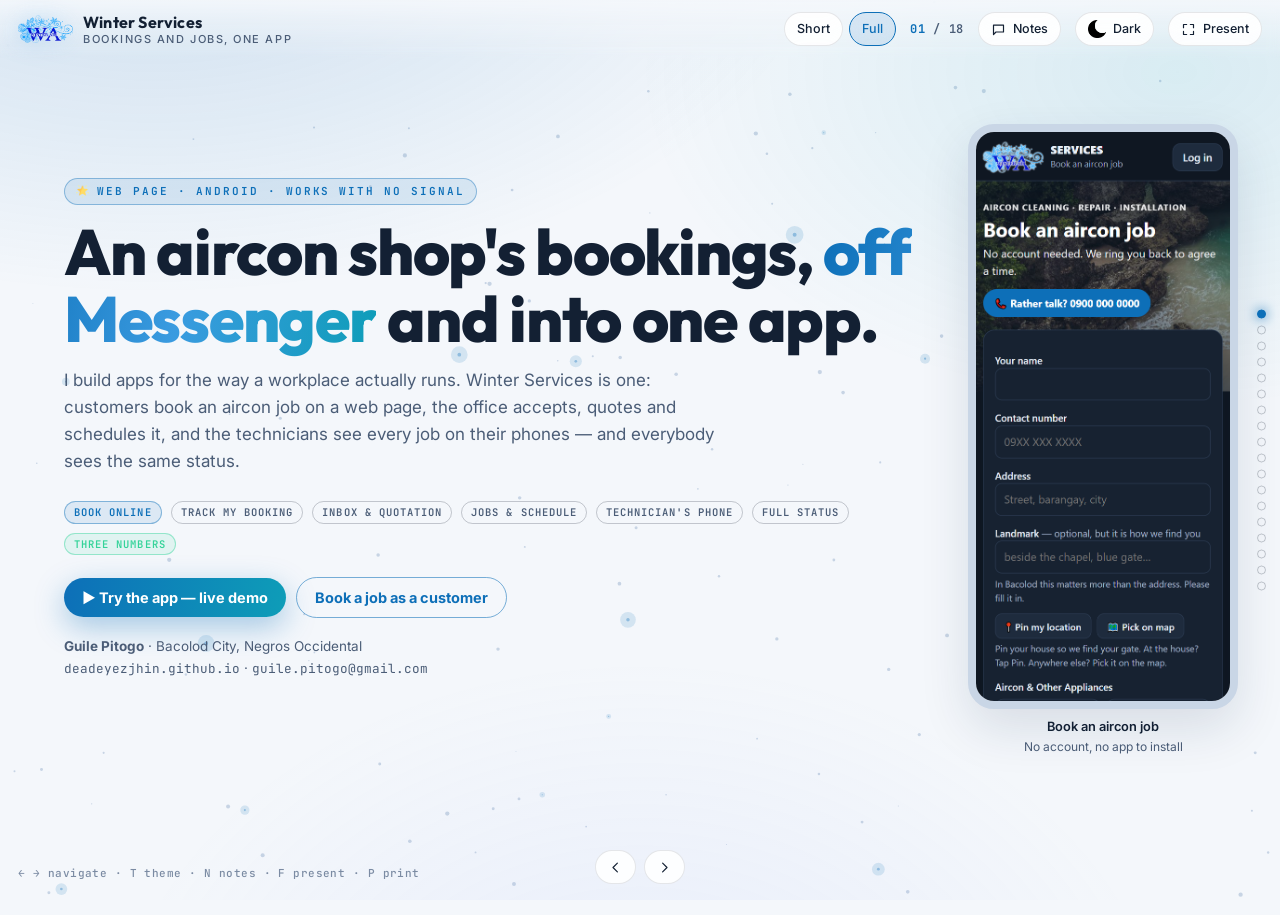
==== presentation.html @ edb5d3c6 "Winter Services presentation: 18 slides, a Short set of 10, and a live demo The demo is the real app" ====
<!DOCTYPE html>
<html lang="en" data-theme="dark">
<head>
<meta charset="utf-8">
<meta name="viewport" content="width=device-width, initial-scale=1">
<title>Winter Services — bookings off Messenger, jobs on one app</title>
<meta name="description" content="Winter Services: a booking page and a job app for an aircon service shop in Bacolod City — customers book and track online, the office accepts, quotes and schedules, technicians see every job and mark it done, with a full status trail and three numbers the owner can run the shop by. Portfolio presentation and live demo by Guile Pitogo.">

<link rel="preconnect" href="https://fonts.googleapis.com">
<link rel="preconnect" href="https://fonts.gstatic.com" crossorigin>
<link href="https://fonts.googleapis.com/css2?family=Inter:wght@300;400;500;600;700;800&family=Outfit:wght@500;600;700;800&family=JetBrains+Mono:wght@400;600&display=swap" rel="stylesheet">
<style>
/* ============================================================
   Winter Services deck
   The SukiRun deck's layout and chrome, recoloured for the shop:
   ice blue on a winter-night background, snow instead of stars.
   ============================================================ */
:root{
  --accent:#5AA9E6;          /* the app's --primary in its dark theme */
  --accent-2:#8FE3F2;        /* ice */
  --good:#34D399;
  --bad:#F87171;
  --warn:#FBBF24;
  --violet:#8FA8FF;
  --radius:16px;
  --mono:'JetBrains Mono',ui-monospace,SFMono-Regular,Menlo,Consolas,monospace;
  --sans:'Inter',system-ui,-apple-system,'Segoe UI',Roboto,sans-serif;
  --display:'Outfit','Inter',system-ui,sans-serif;
  --try-ink:#061626;
}
:root[data-theme="dark"]{
  --bg:#050b14;
  --bg-2:#0a1422;
  --panel:rgba(16,28,44,.74);
  --panel-solid:#101c2c;
  --panel-2:rgba(255,255,255,.04);
  --stroke:rgba(255,255,255,.10);
  --stroke-strong:rgba(255,255,255,.20);
  --text:#EAF1FA;
  --muted:#9DB0C8;
  --dim:#62758F;
  --node:#0F1722;
  --node-line:#27384F;
  --star:#E6F2FF;
  --shadow:0 24px 60px rgba(0,0,0,.55);
  --glow:0 0 0 1px rgba(90,169,230,.28), 0 12px 40px rgba(90,169,230,.12);
}
:root[data-theme="light"]{
  --bg:#F4F7FB;
  --bg-2:#EAF1F8;
  --panel:rgba(255,255,255,.88);
  --panel-solid:#ffffff;
  --panel-2:rgba(15,23,42,.03);
  --stroke:rgba(15,23,42,.10);
  --stroke-strong:rgba(15,23,42,.22);
  --text:#132033;
  --muted:#4B5D77;
  --dim:#7B8BA3;
  --node:#FFFFFF;
  --node-line:#C9D6E6;
  --star:#6F8FB8;
  --shadow:0 20px 50px rgba(20,40,70,.12);
  --glow:0 0 0 1px rgba(13,111,184,.22), 0 12px 36px rgba(13,111,184,.10);
  --accent:#0D6FB8;          /* the app's --primary in its light theme, exactly */
  --accent-2:#0E9DB8;
  --try-ink:#ffffff;
}
*{box-sizing:border-box}
html,body{height:100%}
body{
  margin:0;background:var(--bg);color:var(--text);font-family:var(--sans);
  overflow:hidden;-webkit-font-smoothing:antialiased;
  transition:background .35s ease,color .35s ease;
}
#stars{position:fixed;inset:0;z-index:0;pointer-events:none}
.bg-wash{
  position:fixed;inset:0;z-index:0;pointer-events:none;
  background:
    radial-gradient(1100px 620px at 12% -10%, color-mix(in srgb,var(--accent) 18%, transparent), transparent 62%),
    radial-gradient(900px 560px at 92% 8%, color-mix(in srgb,var(--accent-2) 12%, transparent), transparent 60%),
    radial-gradient(900px 700px at 50% 120%, color-mix(in srgb,var(--violet) 12%, transparent), transparent 60%);
}

/* ============================================================
   CHROME
   ============================================================ */
.topbar{
  position:fixed;top:0;left:0;right:0;height:58px;z-index:40;
  display:flex;align-items:center;gap:14px;padding:0 18px;
  background:linear-gradient(to bottom,color-mix(in srgb,var(--bg) 92%,transparent),transparent);
  backdrop-filter:blur(6px);
}
.brand{display:flex;align-items:center;gap:10px;font-weight:700;letter-spacing:.2px;font-family:var(--display)}
.brand img{height:28px;width:auto;filter:drop-shadow(0 0 12px rgba(90,169,230,.45))}
.brand small{display:block;font:500 11px var(--sans);color:var(--muted);letter-spacing:.14em;text-transform:uppercase}
.spacer{flex:1}
.btn{
  display:inline-flex;align-items:center;gap:7px;height:34px;padding:0 12px;
  border:1px solid var(--stroke);border-radius:999px;background:var(--panel);
  color:var(--text);font:500 12.5px/1 var(--sans);cursor:pointer;
  backdrop-filter:blur(10px);transition:.18s;white-space:nowrap;
}
.btn:hover{border-color:var(--accent);color:var(--accent);transform:translateY(-1px)}
.btn svg{width:15px;height:15px;fill:none;stroke:currentColor;stroke-width:1.9;stroke-linecap:round;stroke-linejoin:round}
.btn.on{border-color:var(--accent);color:var(--accent);background:color-mix(in srgb,var(--accent) 12%,transparent)}
.counter{font:600 12px/1 var(--mono);color:var(--muted);letter-spacing:.06em}
.counter b{color:var(--accent)}
.deckswitch{display:flex;gap:6px;align-items:center}

.progress{position:fixed;top:0;left:0;height:2px;background:linear-gradient(90deg,var(--accent),var(--accent-2));z-index:60;width:0;transition:width .35s cubic-bezier(.2,.9,.2,1)}

.rail{position:fixed;right:14px;top:50%;transform:translateY(-50%);z-index:40;display:flex;flex-direction:column;gap:7px}
.rail button{
  width:9px;height:9px;border-radius:50%;border:1px solid var(--stroke-strong);
  background:transparent;cursor:pointer;padding:0;transition:.2s;position:relative;
}
.rail button:hover{border-color:var(--accent);transform:scale(1.35)}
.rail button.on{background:var(--accent);border-color:var(--accent);box-shadow:0 0 12px var(--accent)}
.rail button::after{
  content:attr(data-t);position:absolute;right:18px;top:50%;transform:translateY(-50%) translateX(6px);
  background:var(--panel-solid);border:1px solid var(--stroke);color:var(--text);
  padding:4px 9px;border-radius:8px;font:500 11px var(--sans);white-space:nowrap;opacity:0;pointer-events:none;transition:.18s;
  box-shadow:var(--shadow);
}
.rail button:hover::after{opacity:1;transform:translateY(-50%) translateX(0)}

.navarrows{position:fixed;bottom:16px;left:50%;transform:translateX(-50%);z-index:40;display:flex;gap:8px;align-items:center}
.hint{position:fixed;bottom:20px;left:18px;z-index:40;font:500 11px var(--mono);color:var(--dim);letter-spacing:.04em}

/* ============================================================
   SLIDES
   ============================================================ */
.deck{position:relative;z-index:10;height:100%}
.slide{
  position:absolute;inset:0;padding:74px 5vw 66px;overflow-y:auto;overflow-x:hidden;
  opacity:0;visibility:hidden;transform:translateY(22px) scale(.985);
  transition:opacity .42s ease,transform .42s cubic-bezier(.2,.9,.2,1),visibility .42s;
  scrollbar-width:thin;scrollbar-color:var(--stroke-strong) transparent;
}
.slide::-webkit-scrollbar{width:8px}
.slide::-webkit-scrollbar-thumb{background:var(--stroke-strong);border-radius:9px}
.slide.on{opacity:1;visibility:visible;transform:none}
.slide.off-deck{display:none!important}
.wrap{max-width:1280px;margin:0 auto}
.eyebrow{
  display:inline-flex;align-items:center;gap:8px;font:600 11px/1 var(--mono);
  letter-spacing:.18em;text-transform:uppercase;color:var(--accent);
  border:1px solid color-mix(in srgb,var(--accent) 40%,transparent);
  background:color-mix(in srgb,var(--accent) 10%,transparent);
  padding:6px 11px;border-radius:999px;margin-bottom:14px;
}
h1,h2,h3,.kpi{font-family:var(--display)}
h1{font-size:clamp(34px,5.2vw,64px);line-height:1.04;margin:0 0 14px;font-weight:800;letter-spacing:-.02em}
h2{font-size:clamp(24px,3.1vw,40px);line-height:1.1;margin:0 0 8px;font-weight:750;letter-spacing:-.015em}
h3{font-size:15.5px;margin:0 0 8px;font-weight:700}
.sub{color:var(--muted);font-size:clamp(13.5px,1.35vw,17px);line-height:1.6;max-width:78ch;margin:0 0 22px}
.grad{background:linear-gradient(100deg,var(--accent),#B9E6FF 50%,var(--accent-2));-webkit-background-clip:text;background-clip:text;color:transparent}
:root[data-theme="light"] .grad{background:linear-gradient(100deg,var(--accent),#3A9BE0 50%,var(--accent-2));-webkit-background-clip:text;background-clip:text}

.card{
  background:var(--panel);border:1px solid var(--stroke);border-radius:var(--radius);
  padding:16px 18px;backdrop-filter:blur(14px);box-shadow:var(--shadow);
}
.card.tight{padding:13px 14px}
.grid{display:grid;gap:14px}
.g2{grid-template-columns:repeat(2,minmax(0,1fr))}
.g3{grid-template-columns:repeat(3,minmax(0,1fr))}
.g4{grid-template-columns:repeat(4,minmax(0,1fr))}
@media(max-width:1000px){.g3,.g4{grid-template-columns:repeat(2,minmax(0,1fr))}}
@media(max-width:680px){.g2,.g3,.g4{grid-template-columns:1fr}}

.kpi{font:800 clamp(24px,3.4vw,40px)/1 var(--display);letter-spacing:-.02em}
.kpi.good{color:var(--good)} .kpi.bad{color:var(--bad)} .kpi.acc{color:var(--accent)}
.lbl{font:600 10.5px/1.3 var(--mono);letter-spacing:.14em;text-transform:uppercase;color:var(--dim);margin-top:7px}

ul.clean{margin:0;padding:0;list-style:none}
ul.clean li{position:relative;padding-left:20px;margin:7px 0;font-size:13.6px;line-height:1.55;color:var(--muted)}
ul.clean li::before{content:"";position:absolute;left:3px;top:8px;width:6px;height:6px;border-radius:2px;background:var(--accent);transform:rotate(45deg)}
ul.clean li b,ul.clean li strong{color:var(--text);font-weight:650}
ul.yes li::before{background:var(--good)}
ul.no  li::before{background:var(--bad)}

.pill{display:inline-flex;align-items:center;gap:6px;font:600 10.5px/1 var(--mono);letter-spacing:.1em;text-transform:uppercase;padding:5px 9px;border-radius:999px;border:1px solid var(--stroke-strong);color:var(--muted)}
.pill.good{color:var(--good);border-color:color-mix(in srgb,var(--good) 45%,transparent);background:color-mix(in srgb,var(--good) 10%,transparent)}
.pill.bad{color:var(--bad);border-color:color-mix(in srgb,var(--bad) 45%,transparent);background:color-mix(in srgb,var(--bad) 10%,transparent)}
.pill.warn{color:var(--warn);border-color:color-mix(in srgb,var(--warn) 45%,transparent);background:color-mix(in srgb,var(--warn) 10%,transparent)}
.pill.acc{color:var(--accent);border-color:color-mix(in srgb,var(--accent) 45%,transparent);background:color-mix(in srgb,var(--accent) 10%,transparent)}

.icn{width:18px;height:18px;object-fit:contain;flex:0 0 auto}
.icn.big{width:26px;height:26px}
:root[data-theme="dark"] .icn.mono{filter:brightness(0) invert(1) opacity(.86)}
:root[data-theme="light"] .icn.mono{filter:brightness(0) opacity(.72)}
.icn.tint{filter:none}
.cardhead{display:flex;align-items:center;gap:9px;margin-bottom:10px}
.cardhead h3{margin:0}
code,.mono{font-family:var(--mono);font-size:.94em}

.note{
  margin-top:14px;border-left:3px solid var(--accent);background:var(--panel-2);
  padding:11px 14px;border-radius:0 12px 12px 0;font-size:13px;color:var(--muted);line-height:1.6;
}
.note b{color:var(--text)}
.note.good{border-left-color:var(--good)}
.note.warn{border-left-color:var(--warn)}

.cover-badges{display:flex;gap:9px;flex-wrap:wrap;margin-top:26px}

.speaker{margin-top:16px;display:none;border:1px dashed var(--stroke-strong);border-radius:12px;padding:11px 14px;font-size:12.6px;color:var(--muted);line-height:1.6;background:var(--panel-2)}
body.notes .speaker{display:block}
.speaker b{color:var(--accent);font:600 10.5px var(--mono);letter-spacing:.14em;text-transform:uppercase;display:block;margin-bottom:5px}

/* ============================================================
   SCREENSHOTS — every capture is a phone, 375 x 812
   ============================================================ */
.shots{display:flex;gap:22px;align-items:flex-start;justify-content:center;flex-wrap:wrap}
.shot{width:212px;flex:none;text-align:center}
.shot .frame{
  position:relative;border:8px solid var(--node-line);border-radius:26px;overflow:hidden;
  background:var(--node);box-shadow:var(--shadow);aspect-ratio:375/812;
  display:flex;align-items:center;justify-content:center;
}
.shot .frame img{width:100%;height:100%;object-fit:cover;object-position:top;display:block}
.shot .cap{margin-top:9px;font-size:12px;color:var(--muted);line-height:1.45}
.shot .cap b{display:block;color:var(--text);font-size:12.8px;font-weight:600;margin-bottom:2px}
.shot .frame.todo{
  border-style:dashed;border-color:var(--stroke-strong);
  font:500 11.5px/1.5 var(--mono);color:var(--dim);padding:14px;text-align:center;
}
/* the booking page on a PC */
.shot.wide{width:100%}
.shot.wide .frame{aspect-ratio:1380/860;border-radius:12px;border-width:5px}

/* the explanation on the left, the app on the right */
.appsplit{
  display:grid;grid-template-columns:minmax(0,1fr) 248px;gap:38px;align-items:center;
  min-height:calc(100vh - 168px);
}
.appsplit .shot{width:248px;margin:0}
.appsplit h2{margin-top:2px}
.appsplit.two{grid-template-columns:minmax(0,1fr) auto}
.appsplit.two .shots{gap:18px;flex-wrap:nowrap}
.appsplit.two .shot{width:min(250px, calc((100vh - 230px) * .46))}
.appsplit.three{grid-template-columns:minmax(0,.9fr) auto}
.appsplit.three .shots{gap:16px;flex-wrap:nowrap}
.appsplit.three .shot{width:min(225px, calc((100vh - 230px) * .46))}
.appsplit > .shot{width:min(270px, calc((100vh - 230px) * .46))}
@media (max-width:1100px){
  .appsplit,.appsplit.two,.appsplit.three{grid-template-columns:1fr;gap:22px;align-items:start;min-height:auto}
  .appsplit .shot{margin:0 auto}
  .appsplit.two .shots,.appsplit.three .shots{flex-wrap:wrap}
}

/* Before -> after */
.ba{display:grid;grid-template-columns:minmax(0,1fr) 34px minmax(0,1.25fr);gap:10px 8px;align-items:stretch}
.ba .was,.ba .now{border-radius:12px;padding:11px 14px;font-size:13.6px;line-height:1.45;border:1px solid var(--stroke)}
.ba .was{background:var(--panel-2);color:var(--muted)}
.ba .was b{color:var(--text);font-weight:600}
.ba .now{background:var(--panel);box-shadow:var(--glow)}
.ba .now b{color:var(--accent)}
.ba .arr{display:flex;align-items:center;justify-content:center;color:var(--accent);font:800 18px var(--mono)}
.ba .head{font:600 10.5px/1 var(--mono);letter-spacing:.14em;text-transform:uppercase;color:var(--dim);padding:0 2px}
@media (max-width:760px){.ba{grid-template-columns:1fr}.ba .arr{transform:rotate(90deg);height:18px}.ba .head.h2{display:none}}

/* boxes with arrows between them */
.flow{display:flex;align-items:stretch;gap:0;flex-wrap:wrap;margin:6px 0 4px}
.flow .node{flex:1 1 150px;min-width:140px;border:1px solid var(--stroke);border-radius:14px;
  background:var(--panel);padding:13px 14px;box-shadow:var(--shadow)}
.flow .node .k{font:600 10px/1 var(--mono);letter-spacing:.14em;text-transform:uppercase;color:var(--dim);margin-bottom:7px}
.flow .node h3{margin:0 0 4px;font-size:16px}
.flow .node p{margin:0;font-size:12.8px;color:var(--muted);line-height:1.5}
.flow .node.hot{border-color:color-mix(in srgb,var(--accent) 55%,transparent);box-shadow:var(--glow)}
.flow .node.off{border-style:dashed}
.flow .node.bad{border-color:color-mix(in srgb,var(--bad) 45%,transparent)}
.flow.steps .node{flex:1 1 92px;min-width:88px;padding:10px 11px}
.flow.steps .node h3{font-size:14.5px}
.flow.steps .node p{font-size:12px}
.flow.steps .to{flex-basis:20px}
.flow .to{flex:0 0 34px;display:flex;align-items:center;justify-content:center;color:var(--accent);font:800 18px var(--mono)}
@media (max-width:760px){.flow{flex-direction:column}.flow .to{transform:rotate(90deg);height:26px;flex-basis:26px}.flow .node{flex:0 0 auto}}

/* three people, one app */
.roles{display:grid;grid-template-columns:repeat(3,minmax(0,1fr));gap:18px;align-items:start}
.roles .card{display:flex;flex-direction:column;align-items:center;text-align:center;gap:6px}
.roles .card .shot{width:min(190px, calc((100vh - 420px) * .46));margin:6px 0 2px}
.roles .card ul.clean{text-align:left;align-self:stretch}
@media (max-width:900px){.roles{grid-template-columns:1fr}.roles .card .shot{width:200px}}

/* the demo buttons */
a.try{display:inline-flex;align-items:center;gap:8px;padding:11px 18px;border-radius:999px;text-decoration:none;
  font:700 14.5px var(--sans);color:var(--try-ink);background:linear-gradient(100deg,var(--accent),var(--accent-2));
  box-shadow:0 10px 30px color-mix(in srgb,var(--accent) 35%,transparent)}
a.try:hover{filter:brightness(1.08)}
a.try.small{padding:6px 12px;font-size:12.5px;box-shadow:none}
a.try.ghost{background:transparent;color:var(--accent);border:1px solid color-mix(in srgb,var(--accent) 55%,transparent);box-shadow:none}
.trys{display:flex;gap:10px;flex-wrap:wrap;align-items:center}

/* ============================================================
   NARROW / PROJECTOR
   ============================================================ */
@media(max-width:1180px){
  .topbar{height:auto;min-height:58px;flex-wrap:wrap;padding:8px 12px;gap:8px}
  .brand small{display:none}
  .slide{padding-top:104px}
}
@media(max-width:820px){
  .rail{display:none}
  .hint{display:none}
  .deckswitch .btn{padding:0 9px}
  .slide{padding-left:20px;padding-right:20px}
}
@media (max-width:600px){.topbar .btn span{display:none}.topbar .btn{padding-inline:10px}}

/* A projector at 1280x720 is the likeliest room: phones sized by the height left over */
@media (min-width:1101px) and (max-height:800px){
  .slide{padding-top:66px;padding-bottom:54px}
  h1{font-size:clamp(30px,4.4vw,52px)}
  h2{font-size:clamp(22px,2.5vw,32px)}
  .sub{font-size:14px;line-height:1.5;margin-bottom:12px}
  .eyebrow{margin-bottom:8px}
  .card.tight{padding:9px 12px}
  .cardhead{margin-bottom:6px}
  ul.clean li{margin:3px 0;font-size:12.8px;line-height:1.45}
  .note{margin-top:10px;padding:9px 12px}
  .cover-badges{margin-top:16px}
  .appsplit{min-height:auto}
  .shot .cap{margin-top:6px}
  .shots .shot,.appsplit .shot:not(.wide),.appsplit.two .shot{width:min(250px, calc((100vh - 200px) * .46))}
  .appsplit.three .shot{width:min(215px, calc((100vh - 200px) * .46))}
  .appsplit.two,.appsplit.three{grid-template-columns:minmax(0,1fr) auto}
  .roles .card .shot{width:min(170px, calc((100vh - 400px) * .46))}
}

/* ============================================================
   PRINT  →  P gives a full PDF handout
   ============================================================ */
@media print{
  body{overflow:visible;background:#fff;color:#111}
  #stars,.bg-wash,.topbar,.rail,.navarrows,.hint,.progress{display:none!important}
  .deck{height:auto}
  .slide{position:static;opacity:1!important;visibility:visible!important;transform:none!important;
    page-break-after:always;break-after:page;padding:22px 16px;min-height:auto;overflow:visible}
  .slide.off-deck{display:none!important}
  .card{box-shadow:none;background:#fff;border-color:#ccd}
  .appsplit{grid-template-columns:1fr .5fr;min-height:auto;page-break-inside:avoid}
  .speaker{display:block}
}

</style>
</head>
<body>

<canvas id="stars"></canvas>
<div class="bg-wash"></div>
<div class="progress" id="prog"></div>

<header class="topbar">
  <div class="brand">
    <img data-src="assets/logo.png" alt="">
    <div>Winter Services<small>Bookings and jobs, one app</small></div>
  </div>
  <div class="spacer"></div>
  <div class="deckswitch" title="Short: the slides to present. Full: everything, to read.">
    <button class="btn" data-set="short">Short</button><button class="btn" data-set="full">Full</button>
  </div>
  <span class="counter" id="counter"><b>01</b> / 18</span>
  <button class="btn" id="notesBtn" title="Toggle speaker notes (N)">
    <svg viewBox="0 0 24 24"><path d="M4 5h16v11H8l-4 4z"/></svg><span>Notes</span>
  </button>
  <button class="btn" id="themeBtn" title="Toggle light / dark (T)">
    <img class="icn tint" id="themeIcon" data-src="assets/sun.png" alt=""><span id="themeLabel">Light</span>
  </button>
  <button class="btn" id="fsBtn" title="Fullscreen (F)">
    <svg viewBox="0 0 24 24"><path d="M4 9V4h5M20 9V4h-5M4 15v5h5M20 15v5h-5"/></svg><span>Present</span>
  </button>
</header>

<nav class="rail" id="rail"></nav>

<div class="navarrows">
  <button class="btn" id="prevBtn" aria-label="Previous"><svg viewBox="0 0 24 24"><path d="M15 5l-7 7 7 7"/></svg></button>
  <button class="btn" id="nextBtn" aria-label="Next"><svg viewBox="0 0 24 24"><path d="M9 5l7 7-7 7"/></svg></button>
</div>
<div class="hint">← → navigate · T theme · N notes · F present · P print</div>

<main class="deck" id="deck">

<!-- ═══════════ 01 · COVER ═══════════ -->
<section class="slide" data-title="Cover" data-short>
  <div class="wrap appsplit">
    <div>
      <span class="eyebrow"><img class="icn tint" style="width:13px;height:13px" data-src="assets/star.png" alt="">Web page · Android · works with no signal</span>
      <h1>An aircon shop's bookings, <span class="grad">off Messenger</span> and into one app.</h1>
      <p class="sub" style="max-width:60ch">I build apps for the way a workplace actually runs. Winter Services is one: customers book an aircon job on a web page, the office accepts, quotes and schedules it, and the technicians see every job on their phones — and everybody sees the same status.</p>
      <div class="cover-badges">
        <span class="pill acc">Book online</span>
        <span class="pill">Track my booking</span>
        <span class="pill">Inbox &amp; quotation</span>
        <span class="pill">Jobs &amp; schedule</span>
        <span class="pill">Technician's phone</span>
        <span class="pill">Full status</span>
        <span class="pill good">Three numbers</span>
      </div>
      <div class="trys" style="margin-top:22px">
        <a class="try" href="https://deadeyezjhin.github.io/winter-services-deck/demo/?as=office" target="_blank" rel="noopener">▶ Try the app — live demo</a>
        <a class="try ghost" href="https://deadeyezjhin.github.io/winter-services-deck/demo/?as=guest" target="_blank" rel="noopener">Book a job as a customer</a>
      </div>
      <p class="sub" style="margin-top:18px;font-size:13.5px">
        <b>Guile Pitogo</b> · Bacolod City, Negros Occidental<br>
        <span class="mono">deadeyezjhin.github.io</span> · <span class="mono">guile.pitogo@gmail.com</span>
      </p>
    </div>
    <div class="shot">
      <div class="frame todo" data-shot="book-form.png">book-form.png</div>
      <div class="cap"><b>Book an aircon job</b>No account, no app to install</div>
    </div>
  </div>
  <div class="speaker"><b>Speaker</b>Open with what the shop gets: bookings that arrive complete, a schedule everybody shares, and numbers nobody has to count. Every slide after this is one question an owner asks.</div>
</section>

<!-- ═══════════ 02 · BEFORE ═══════════ -->
<section class="slide" data-title="Before" data-short>
  <div class="wrap">
    <span class="eyebrow">Before</span>
    <h2>Every booking was <span class="grad">a conversation</span></h2>
    <p class="sub">An aircon cleaning, repair and installation shop in Bacolod City. The shop ran on the owner's personal number and a Facebook page.</p>
    <div class="grid g4">
      <div class="card"><div class="cardhead"><img class="icn mono" data-src="assets/cross.png" alt=""><h3>The booking</h3></div>
        <p class="sub" style="margin:0">A call or a Facebook message. The address, the landmark and "which aircon?" asked one question at a time.</p></div>
      <div class="card"><div class="cardhead"><img class="icn mono" data-src="assets/cross.png" alt=""><h3>The schedule</h3></div>
        <p class="sub" style="margin:0">In the owner's head and his chat history. The technicians were told who, where and when by message.</p></div>
      <div class="card"><div class="cardhead"><img class="icn mono" data-src="assets/cross.png" alt=""><h3>"Is it still on?"</h3></div>
        <p class="sub" style="margin:0">The customer rang again to ask. The owner scrolled back to find the answer.</p></div>
      <div class="card"><div class="cardhead"><img class="icn mono" data-src="assets/cross.png" alt=""><h3>The month</h3></div>
        <p class="sub" style="margin:0">No count of bookings, no idea how fast anyone was rung back, no list of whose aircon is due a check.</p></div>
    </div>
    <div class="note" style="margin-top:18px">
      <b>The rule I build by:</b> anything that makes a person ask, retype or remember by hand is worth removing. Every screen in this deck removes one of those.
    </div>
  </div>
  <div class="speaker"><b>Speaker</b>There was no system to replace — there was a phone, a chat and a good memory. And no customer list to import: the app starts empty on purpose.</div>
</section>

<!-- ═══════════ 03 · AFTER ═══════════ -->
<section class="slide" data-title="After">
  <div class="wrap">
    <span class="eyebrow">After</span>
    <h2>Every message became <span class="grad">a screen that does the work</span></h2>
    <p class="sub">A chat holds words. An app holds the job: who it is for, what is on it, whose turn it is, and when it was done.</p>
    <div class="ba">
      <div class="head">What they did by hand</div><div></div><div class="head h2">What the app does instead</div>
      <div class="was"><b>"Where are you? Which aircon?"</b> — asked over chat</div><div class="arr">→</div>
      <div class="now"><b>The booking page</b> — name, number, address, landmark, a pin, and a cart of aircons, all at once</div>
      <div class="was"><b>Scrolling Messenger</b> for today's bookings</div><div class="arr">→</div>
      <div class="now"><b>The Inbox</b> — new bookings with a count, Accept makes the customer and the job in one tap</div>
      <div class="was"><b>A Word quotation</b> typed each time</div><div class="arr">→</div>
      <div class="now"><b>Quotation from the booking</b> — his own layout, filled in, sent as a PDF</div>
      <div class="was"><b>Telling each technician</b> by message</div><div class="arr">→</div>
      <div class="now"><b>Jobs on every technician's phone</b> — with Call, Map, On the way, Done</div>
      <div class="was"><b>"Is my booking still on?"</b> calls</div><div class="arr">→</div>
      <div class="now"><b>Full status</b> — booked, accepted, scheduled, on the way, done, with who and when</div>
      <div class="was"><b>Remembering</b> whose aircon is due</div><div class="arr">→</div>
      <div class="now"><b>Check-ups</b> — a call list that fills itself, every 1 to 12 months per customer</div>
    </div>
  </div>
</section>

<!-- ═══════════ 04 · THREE PEOPLE ═══════════ -->
<section class="slide" data-title="Three people, one app" data-short>
  <div class="wrap">
    <span class="eyebrow">Accounts</span>
    <h2>Three kinds of people, <span class="grad">one app</span></h2>
    <p class="sub">The role on the account decides what each one sees — and the database enforces it, not just the buttons.</p>
    <div class="roles">
      <div class="card"><div class="cardhead"><img class="icn big tint" data-src="assets/app/book.png" alt=""><h3>Customer</h3></div>
        <div class="shot"><div class="frame todo" data-shot="book-form.png">book-form.png</div></div>
        <ul class="clean"><li><b>The web page</b> — nothing to install</li><li>Books with no account; tracks with a code</li><li>An account shows only <b>their own</b> bookings</li></ul></div>
      <div class="card"><div class="cardhead"><img class="icn big tint" data-src="assets/app/admin.png" alt=""><h3>Office</h3></div>
        <div class="shot"><div class="frame todo" data-shot="office-inbox.png">office-inbox.png</div></div>
        <ul class="clean"><li><b>Android app</b></li><li>Everything: bookings, jobs, customers, prices, users</li><li>Promotes a sign-up to technician or admin</li></ul></div>
      <div class="card"><div class="cardhead"><img class="icn big tint" data-src="assets/app/jobs.png" alt=""><h3>Technician</h3></div>
        <div class="shot"><div class="frame todo" data-shot="tech-today.png">tech-today.png</div></div>
        <ul class="clean"><li><b>Android app</b></li><li>Every job that has a day on it</li><li>Never the customer list, never a price unless allowed</li></ul></div>
    </div>
  </div>
  <div class="speaker"><b>Speaker</b>One HTML app behind all three. Owners ask "can a technician see my whole customer list?" — no, and it is the database that says no.</div>
</section>

<!-- ═══════════ 05 · BOOK A JOB ═══════════ -->
<section class="slide" data-title="Book a job" data-short>
  <div class="wrap appsplit three">
    <div>
      <span class="eyebrow">The customer</span>
      <h2>A booking that arrives <span class="grad">complete</span></h2>
      <p class="sub">The page asks everything the owner used to ask on the phone — once, in order, with nothing left out.</p>
      <ul class="clean">
        <li><b>A cart of aircons.</b> Tap Window, Split, Cassette… each one gets its own services, brand and model</li>
        <li><b>Prices as they tap</b>, when the owner switches them on</li>
        <li><b>The landmark, pushed hard</b> — in Bacolod it is how a technician finds the gate. Pin the house, or pick it on a map</li>
        <li><b>Only open days.</b> Sundays and the owner's closed dates cannot be picked</li>
        <li><b>A reference code</b> back at once, like <span class="mono">WA-7241</span></li>
        <li>One plain privacy sentence and a tick box before it sends (Data Privacy Act)</li>
      </ul>
      <div class="note">A failed booking never looks like a successful one: the page says so, and keeps everything typed.</div>
    </div>
    <div class="shots">
      <div class="shot"><div class="frame todo" data-shot="book-sheet.png">book-sheet.png</div><div class="cap"><b>1 · What it needs</b>Each aircon's services and prices</div></div>
      <div class="shot"><div class="frame todo" data-shot="book-cart.png">book-cart.png</div><div class="cap"><b>2 · The cart</b>Three aircons, ₱2,800</div></div>
      <div class="shot"><div class="frame todo" data-shot="book-done.png">book-done.png</div><div class="cap"><b>3 · The code</b>To check it later</div></div>
    </div>
  </div>
  <div class="speaker"><b>Speaker</b>The link goes on the Facebook page's Book Now button and a QR on the van. A page nobody is sent to takes no bookings.</div>
</section>

<!-- ═══════════ 06 · TRACK ═══════════ -->
<section class="slide" data-title="Track my booking">
  <div class="wrap appsplit two">
    <div>
      <span class="eyebrow">The customer</span>
      <h2>"Is my booking still on?" — <span class="grad">answered without a call</span></h2>
      <p class="sub">The reference code and the number they booked with. The code is remembered on their phone, so next time it is already filled in.</p>
      <div class="grid g2">
        <div class="card tight"><div class="cardhead"><img class="icn mono" data-src="assets/padlock.png" alt=""><h3>Code and number</h3></div>
          <p class="sub" style="margin:0;font-size:13px">Both must match. A stranger with one code learns nothing about anyone else.</p></div>
        <div class="card tight"><div class="cardhead"><img class="icn mono" data-src="assets/badge.png" alt=""><h3>Or an account</h3></div>
          <p class="sub" style="margin:0;font-size:13px">Every booking, every step, on any phone. Bookings made before registering are added with the number and one of their codes.</p></div>
      </div>
    </div>
    <div class="shots">
      <div class="shot"><div class="frame todo" data-shot="track.png">track.png</div><div class="cap"><b>Track my booking</b>No login</div></div>
      <div class="shot"><div class="frame todo" data-shot="cust-bookings.png">cust-bookings.png</div><div class="cap"><b>My bookings</b>With an account</div></div>
    </div>
  </div>
</section>

<!-- ═══════════ 07 · INBOX ═══════════ -->
<section class="slide" data-title="The Inbox" data-short>
  <div class="wrap appsplit three">
    <div>
      <span class="eyebrow">The office</span>
      <h2>New bookings, <span class="grad">one tap to a job</span></h2>
      <p class="sub">The Inbox is the office's morning: every new booking with a red count, what they want, the day they asked for and what it comes to.</p>
      <ul class="clean">
        <li><b>Call</b> and <b>Map</b> on every booking — the landmark and the pin come with it</li>
        <li><b>Accept</b> makes the customer file <b>and</b> the job, already on the day they asked for</li>
        <li>A call the owner takes goes in as <b>"By phone"</b>, so every job lives in one place</li>
        <li><b>Reject</b> needs no reason typed; the customer's page says so</li>
        <li>A booking from an existing customer is accepted <b>onto their file</b> — never a second copy of the same person</li>
      </ul>
    </div>
    <div class="shots">
      <div class="shot"><div class="frame todo" data-shot="office-inbox.png">office-inbox.png</div><div class="cap"><b>Inbox</b>New, today, no date, check-ups</div></div>
      <div class="shot"><div class="frame todo" data-shot="office-booking.png">office-booking.png</div><div class="cap"><b>The booking</b>Everything the customer sent</div></div>
      <div class="shot"><div class="frame todo" data-shot="office-accept.png">office-accept.png</div><div class="cap"><b>Accept</b>Customer + job in one tap</div></div>
    </div>
  </div>
  <div class="speaker"><b>Speaker</b>"Accept — new customer" under a booking from an existing customer once made a second file of the same person. Now that booking offers only "Accept — on their file". Found by the owner on his first real booking; fixed the same day.</div>
</section>

<!-- ═══════════ 08 · QUOTATION & RECEIPT ═══════════ -->
<section class="slide" data-title="Quotation and receipt">
  <div class="wrap appsplit two">
    <div>
      <span class="eyebrow">Paperwork</span>
      <h2>His quotation, <span class="grad">already filled in</span></h2>
      <p class="sub">The owner writes quotations today, in Word. The app makes <b>his</b> layout — letterhead, subject, the table, the note, his signature and the customer's Conforme line — from the booking.</p>
      <div class="grid g2">
        <div class="card tight"><div class="cardhead"><img class="icn mono" data-src="assets/layer-up.png" alt=""><h3>Quotation</h3></div>
          <ul class="clean"><li>Lines and note editable, saved on the booking</li><li><b>Send as PDF</b> to Messenger, Viber or email</li><li>Accept takes its total as the job's price</li></ul></div>
        <div class="card tight"><div class="cardhead"><img class="icn mono" data-src="assets/check.png" alt=""><h3>Receipt</h3></div>
          <ul class="clean"><li>A4, from the job, for the technician to hand over</li><li>GCash number printed on it</li><li>The office marks it Paid — cash, GCash or other</li></ul></div>
      </div>
      <div class="note">No PDF library: the phone's own print screen makes the file. Nothing extra to download or break.</div>
    </div>
    <div class="shots">
      <div class="shot"><div class="frame todo" data-shot="office-quote.png">office-quote.png</div><div class="cap"><b>Quotation</b>From a new booking</div></div>
      <div class="shot"><div class="frame todo" data-shot="tech-receipt.png">tech-receipt.png</div><div class="cap"><b>Receipt</b>Share or print</div></div>
    </div>
  </div>
</section>

<!-- ═══════════ 09 · JOBS ═══════════ -->
<section class="slide" data-title="Jobs and the schedule">
  <div class="wrap appsplit two">
    <div>
      <span class="eyebrow">The office</span>
      <h2>The schedule, <span class="grad">in one place</span></h2>
      <p class="sub">Today, tomorrow, upcoming, no date yet, done. Morning or afternoon — not a promised minute a shop cannot keep.</p>
      <ul class="clean">
        <li><b>Route</b> — today's stops, morning first, opened in Google Maps</li>
        <li><b>Not paid</b> in red on every open job until the office marks it</li>
        <li><b>A limit per morning</b>: a full morning cannot be booked from the page</li>
        <li><b>Closed days</b>: every Sunday, a fiesta, a training day — with the reason the customer sees</li>
        <li>Edit the day, the aircons or the price; every change is written into the job's history</li>
      </ul>
    </div>
    <div class="shots">
      <div class="shot"><div class="frame todo" data-shot="office-jobs.png">office-jobs.png</div><div class="cap"><b>Jobs</b>Today, three stops</div></div>
      <div class="shot"><div class="frame todo" data-shot="office-closed.png">office-closed.png</div><div class="cap"><b>Closed days</b>The page refuses them</div></div>
    </div>
  </div>
</section>

<!-- ═══════════ 10 · TECHNICIAN ═══════════ -->
<section class="slide" data-title="The technician" data-short>
  <div class="wrap appsplit two">
    <div>
      <span class="eyebrow">In the field</span>
      <h2>Every job on the technician's <span class="grad">phone</span></h2>
      <p class="sub">A small shop, not a dispatch centre: every technician sees every job with a day on it, and the owner often rides along. Whoever presses the button is written down.</p>
      <ul class="clean">
        <li><b>Call</b> the customer, <b>Map</b> to the pin, the landmark in big letters</li>
        <li><b>On the way</b> — the customer's page says so</li>
        <li><b>Start</b>, <b>Mark done</b>, and <b>Undo</b> — an undo is a step in the history, never a silent rollback</li>
        <li>A <b>gate photo</b> for next time, and the <b>price to collect</b> when the owner allows it</li>
        <li><b>No signal at the house?</b> It still works. Changes wait and send themselves</li>
      </ul>
    </div>
    <div class="shots">
      <div class="shot"><div class="frame todo" data-shot="tech-today.png">tech-today.png</div><div class="cap"><b>Today</b>Three stops, with the route</div></div>
      <div class="shot"><div class="frame todo" data-shot="tech-job.png">tech-job.png</div><div class="cap"><b>The job</b>Call, map, done</div></div>
    </div>
  </div>
  <div class="speaker"><b>Speaker</b>"No assignment" was the owner's decision: a technician picker is a screen a three-person shop would never use.</div>
</section>

<!-- ═══════════ 11 · FULL STATUS ═══════════ -->
<section class="slide" data-title="Full status" data-short>
  <div class="wrap appsplit two">
    <div>
      <span class="eyebrow">Everyone sees the same thing</span>
      <h2>Full status, <span class="grad">everywhere</span></h2>
      <p class="sub">The same five bars on every booking and job — for the office, the technician and the customer — and underneath, every step with <b>who</b> and <b>when</b>.</p>
      <div class="flow steps">
        <div class="node"><div class="k">Customer</div><h3>Booked</h3><p>on the page, or by phone</p></div>
        <div class="to">→</div>
        <div class="node"><div class="k">Office</div><h3>Accepted</h3><p>seen, then accepted</p></div>
        <div class="to">→</div>
        <div class="node"><div class="k">Office</div><h3>Scheduled</h3><p>a day, AM or PM</p></div>
        <div class="to">→</div>
        <div class="node hot"><div class="k">Technician</div><h3>In progress</h3><p>on the way, started</p></div>
        <div class="to">→</div>
        <div class="node"><div class="k">Technician</div><h3>Done</h3><p>then paid</p></div>
      </div>
      <div class="note">An edit says what changed — "Split #2 added", "Day Thu → Fri". The customer sees the steps and the names; a price only if the owner shows prices.</div>
    </div>
    <div class="shots">
      <div class="shot"><div class="frame todo" data-shot="office-job-status.png">office-job-status.png</div><div class="cap"><b>The office's view</b>Who did what, and when</div></div>
      <div class="shot"><div class="frame todo" data-shot="cust-status.png">cust-status.png</div><div class="cap"><b>The customer's view</b>The same steps</div></div>
    </div>
  </div>
</section>

<!-- ═══════════ 12 · CUSTOMERS & CHECK-UPS ═══════════ -->
<section class="slide" data-title="Customers and check-ups">
  <div class="wrap appsplit two">
    <div>
      <span class="eyebrow">Repeat business</span>
      <h2>Every customer's aircons, and <span class="grad">when they are due</span></h2>
      <p class="sub">A customer file is made when a booking is accepted — never straight from the public page. It keeps their aircons, their jobs and their bookings.</p>
      <ul class="clean">
        <li><b>A regular check</b> per customer: every 1, 2, 3, 6 or 12 months from a chosen date</li>
        <li><b>Check-ups</b> is the owner's call list. He rings; <b>Book it</b> makes the job</li>
        <li><b>A week after the job</b>: "is it working well?" — All good, or book a visit</li>
        <li><b>Customers on a map</b>, and <b>Book again</b> from any past job</li>
        <li>Delete a customer for real — every phone forgets them (the privacy law's right to be removed)</li>
      </ul>
      <div class="note">No SMS and no automatic reminders: the owner calls. A message nobody reads is cost, not value.</div>
    </div>
    <div class="shots">
      <div class="shot"><div class="frame todo" data-shot="office-customer.png">office-customer.png</div><div class="cap"><b>A customer's file</b>Regular check, their aircons</div></div>
      <div class="shot"><div class="frame todo" data-shot="office-checkups.png">office-checkups.png</div><div class="cap"><b>Check-ups</b>The call list</div></div>
    </div>
  </div>
</section>

<!-- ═══════════ 13 · THREE NUMBERS ═══════════ -->
<section class="slide" data-title="The three numbers" data-short>
  <div class="wrap appsplit">
    <div>
      <span class="eyebrow">What it is for</span>
      <h2>Three numbers, <span class="grad">nobody counting</span></h2>
      <p class="sub">The app was built to answer three questions from its own records. A screen that moves none of them was not built.</p>
      <div class="grid g3">
        <div class="card tight"><div class="kpi acc">1</div><div class="lbl">Bookings through the page, per week</div>
          <p class="sub" style="margin:8px 0 0;font-size:13px">Against the calls and messages it replaces. Phone bookings are kept out, so the number stays honest.</p></div>
        <div class="card tight"><div class="kpi acc">2</div><div class="lbl">How fast the office rings back</div>
          <p class="sub" style="margin:8px 0 0;font-size:13px">From the booking to the office's first action. Measured first, judged later.</p></div>
        <div class="card tight"><div class="kpi acc">3</div><div class="lbl">Done on the day promised</div>
          <p class="sub" style="margin:8px 0 0;font-size:13px">The job keeps the promised day <b>and</b> when it was really done, or this could never be answered.</p></div>
      </div>
      <div class="note good">Plus a month's takings by cash, GCash and other, exported in one tap.</div>
    </div>
    <div class="shot">
      <div class="frame todo" data-shot="office-numbers.png">office-numbers.png</div>
      <div class="cap"><b>Admin → Numbers</b>An invented month</div>
    </div>
  </div>
  <div class="speaker"><b>Speaker</b>This is the slide for owners: the app pays for itself only if these move. Deciding them first is also what kept the app small.</div>
</section>

<!-- ═══════════ 14 · THE OWNER RUNS IT ═══════════ -->
<section class="slide" data-title="The owner runs it">
  <div class="wrap appsplit three">
    <div>
      <span class="eyebrow">No developer needed</span>
      <h2>The owner changes it <span class="grad">himself</span></h2>
      <p class="sub">Everything a shop changes month to month is a screen in Admin, not a phone call to me.</p>
      <ul class="clean">
        <li><b>Services &amp; prices</b> — one price per service per appliance; a new service shows on the page at once</li>
        <li><b>Appliances</b> — aircons, freezers, washing machines; his own picture for each; hide one without losing its history</li>
        <li><b>Two switches</b>: show prices on the booking page; show prices to technicians</li>
        <li><b>Page photos</b>, closed days, the shop's GCash, his quotation and receipt</li>
        <li><b>Users</b>: anyone signs up; the owner makes them a technician or an admin, or switches them off</li>
      </ul>
    </div>
    <div class="shots">
      <div class="shot"><div class="frame todo" data-shot="office-prices.png">office-prices.png</div><div class="cap"><b>Services &amp; prices</b></div></div>
      <div class="shot"><div class="frame todo" data-shot="office-appliances.png">office-appliances.png</div><div class="cap"><b>Appliances</b></div></div>
      <div class="shot"><div class="frame todo" data-shot="office-users.png">office-users.png</div><div class="cap"><b>Users</b></div></div>
    </div>
  </div>
</section>

<!-- ═══════════ 15 · THE PUBLIC KEY ═══════════ -->
<section class="slide" data-title="Customer data stays safe" data-short>
  <div class="wrap">
    <span class="eyebrow"><img class="icn tint" style="width:13px;height:13px" data-src="assets/encrypted.png" alt="">Security</span>
    <h2>A public page, and <span class="grad">nothing public behind it</span></h2>
    <p class="sub">The booking page's key to the database is public — anybody can read it from the page. So the whole design assumes a stranger holds it.</p>
    <div class="flow">
      <div class="node bad"><div class="k">A stranger with the key</div><h3>Can do three things</h3><p>Send a booking · look up a booking they have the code <b>and</b> number for · read the service list</p></div>
      <div class="to">→</div>
      <div class="node hot"><div class="k">The database</div><h3>Three functions, no tables</h3><p>No read of any table. Not customers, not jobs, not the team — not one row.</p></div>
      <div class="to">→</div>
      <div class="node"><div class="k">Staff</div><h3>Signed in, by role</h3><p>What an account may see is a database rule, checked on every request.</p></div>
    </div>
    <div class="grid g3" style="margin-top:14px">
      <div class="card tight"><div class="cardhead"><img class="icn mono" data-src="assets/defence.png" alt=""><h3>Proven, not promised</h3></div>
        <p class="sub" style="margin:0;font-size:13px">A test runs as the stranger and tries to read every table. Every read must be <b>refused</b> — it runs after every change to the database.</p></div>
      <div class="card tight"><div class="cardhead"><img class="icn mono" data-src="assets/warning.png" alt=""><h3>Public input is untrusted</h3></div>
        <p class="sub" style="margin:0;font-size:13px">A booking never becomes a customer on its own. A person in the office accepts it first. A hidden trap field catches bots; one booking a minute per number.</p></div>
      <div class="card tight"><div class="cardhead"><img class="icn mono" data-src="assets/padlock.png" alt=""><h3>Privacy law</h3></div>
        <p class="sub" style="margin:0;font-size:13px">Name, number and address are personal data (RA 10173): one plain sentence before sending, and the owner can remove a customer completely.</p></div>
    </div>
  </div>
  <div class="speaker"><b>Speaker</b>This is the one rule whose breach could not be undone — the key is public the moment the page ships. So it was designed first and tested before anything else was built.</div>
</section>

<!-- ═══════════ 16 · OFFLINE ═══════════ -->
<section class="slide" data-title="No signal">
  <div class="wrap">
    <span class="eyebrow">Works offline</span>
    <h2>A dead zone at the house <span class="grad">loses nothing</span></h2>
    <p class="sub">Every screen reads the phone's own copy. A change lands on the phone first and waits in a queue; the network is a bonus, never a condition.</p>
    <div class="flow">
      <div class="node"><div class="k">At the house</div><h3>Mark done</h3><p>No signal. The job says Done on the phone at once.</p></div>
      <div class="to">→</div>
      <div class="node hot"><div class="k">On the phone</div><h3>"1 waiting"</h3><p>The change is kept, even if the app is closed.</p></div>
      <div class="to">→</div>
      <div class="node"><div class="k">Signal back</div><h3>Sent by itself</h3><p>The office and the customer see Done. Nobody taps anything.</p></div>
    </div>
    <div class="grid g3" style="margin-top:14px">
      <div class="card tight"><h3>Two phones, one job</h3><p class="sub" style="margin:0;font-size:13px">If the office and a technician change the same job, the loser is told what happened — never silently overwritten.</p></div>
      <div class="card tight"><h3>The page opens offline</h3><p class="sub" style="margin:0;font-size:13px">Once opened, it opens again with no signal. Only the shop's own page is kept — never the data.</p></div>
      <div class="card tight"><h3>Updates itself</h3><p class="sub" style="margin:0;font-size:13px">The Android app says when a new version is out and installs it, with what changed in plain words.</p></div>
    </div>
  </div>
</section>

<!-- ═══════════ 17 · HOW I WORK ═══════════ -->
<section class="slide" data-title="How I work">
  <div class="wrap">
    <span class="eyebrow">How I work</span>
    <h2>I decide what it is for, <span class="grad">then build only that</span></h2>
    <p class="sub">The three numbers came first. Everything else had to move one of them, or wait.</p>
    <div class="grid g4">
      <div class="card tight"><div class="kpi acc">1</div><div class="lbl">Ask the owner</div><p class="sub" style="margin:8px 0 0;font-size:13px">Eleven questions before a line of code. One phone call settles more than a week of guessing.</p></div>
      <div class="card tight"><div class="kpi acc">2</div><div class="lbl">Safety first</div><p class="sub" style="margin:8px 0 0;font-size:13px">The public key's limits were built and tested before the page existed.</p></div>
      <div class="card tight"><div class="kpi acc">3</div><div class="lbl">Test the real thing</div><p class="sub" style="margin:8px 0 0;font-size:13px">On a phone width and a PC width, with made-up data — never a real customer's.</p></div>
      <div class="card tight"><div class="kpi acc">4</div><div class="lbl">Ship with notes</div><p class="sub" style="margin:8px 0 0;font-size:13px">Every version says what changed, in words the owner uses.</p></div>
    </div>
    <div class="note" style="margin-top:18px"><b>What I chose not to build is part of the work.</b> Invoices, parts and stock, SMS, push notifications, email updates, customer ratings and photos from customers were all considered — and parked, because each would open to an empty screen on day one. A screen nobody opens is cost, not value.</div>
    <div class="grid g4" style="margin-top:14px">
      <div class="card tight"><div class="kpi">19</div><div class="lbl">Builds shipped</div></div>
      <div class="card tight"><div class="kpi">30</div><div class="lbl">Database changes, each tested</div></div>
      <div class="card tight"><div class="kpi">1.8 MB</div><div class="lbl">Android app</div></div>
      <div class="card tight"><div class="kpi">₱0</div><div class="lbl">Running cost</div></div>
    </div>
  </div>
  <div class="speaker"><b>Speaker</b>₱0: GitHub Pages and the free database tier. A free database sleeps after a quiet week, so a small scheduled ping keeps it awake — a paused database would mean a customer's booking failing silently.</div>
</section>

<!-- ═══════════ 18 · THANK YOU ═══════════ -->
<section class="slide" data-title="Thank you" data-short>
  <div class="wrap" style="display:flex;flex-direction:column;justify-content:center;min-height:calc(100vh - 170px)">
    <span class="eyebrow"><img class="icn tint" style="width:13px;height:13px" data-src="assets/star.png" alt="">Winter Services</span>
    <h1>Tell me how your bookings arrive — <span class="grad">I'll show you what one app can take off your hands</span>.</h1>
    <p class="sub" style="max-width:64ch">Aircon, plumbing, pest control, a laundry, a clinic: anyone who books a visit, sends someone, and gets asked "is it still on?" has the same lists — and the same fix.</p>
    <div class="grid g3" style="margin-top:22px">
      <div class="card"><div class="cardhead"><h3>Guile Pitogo</h3></div>
        <ul class="clean">
          <li>Bacolod City, Negros Occidental</li>
          <li><span class="mono">guile.pitogo@gmail.com</span></li>
        </ul></div>
      <div class="card"><div class="cardhead"><h3>More work</h3></div>
        <ul class="clean">
          <li><span class="mono">deadeyezjhin.github.io</span></li>
          <li>SukiRun — orders for a distributor's field agents</li>
          <li><span class="mono">deadeyezjhin.github.io/sukirun-deck</span></li>
        </ul></div>
      <div class="card"><div class="cardhead"><h3>Try it</h3></div>
        <ul class="clean">
          <li><a class="try small" href="https://deadeyezjhin.github.io/winter-services-deck/demo/?as=office" target="_blank" rel="noopener">▶ The office</a></li>
          <li><a class="try small ghost" href="https://deadeyezjhin.github.io/winter-services-deck/demo/?as=guest" target="_blank" rel="noopener">Book as a customer</a></li>
          <li><a class="try small ghost" href="https://deadeyezjhin.github.io/winter-services-deck/demo/?as=tech" target="_blank" rel="noopener">The technician</a></li>
          <li>Switch between them with the DEMO button</li>
        </ul></div>
    </div>
    <p class="sub" style="margin-top:18px;font-size:12.5px;color:var(--dim)">
      The demo and every screenshot use invented customers, invented numbers and invented jobs, answered by a pretend server inside your browser. No real customer, address or booking appears in this deck, and nothing you do in the demo leaves your browser. App icons by Flaticon.
    </p>
  </div>
</section>

</main>

<script>
const ASSETS = {"assets/app/admin.png": "[data-uri]", "assets/app/book.png": "[data-uri]", "assets/app/jobs.png": "[data-uri]", "assets/app/logo-icon.png": "[data-uri]", "assets/badge.png": "[data-uri]", "assets/check.png": "[data-uri]", "assets/cross.png": "[data-uri]", "assets/defence.png": "[data-uri]", "assets/encrypted.png": "[data-uri]", "assets/layer-up.png": "[data-uri]", "assets/logo.png": "[data-uri]", "assets/moon.png": "[data-uri]", "assets/padlock.png": "[data-uri]", "assets/screens/book-cart.png": "[data-uri]", "assets/screens/book-done.png": "[data-uri]", "assets/screens/book-form.png": "[data-uri]", "assets/screens/book-sheet.png": "[data-uri]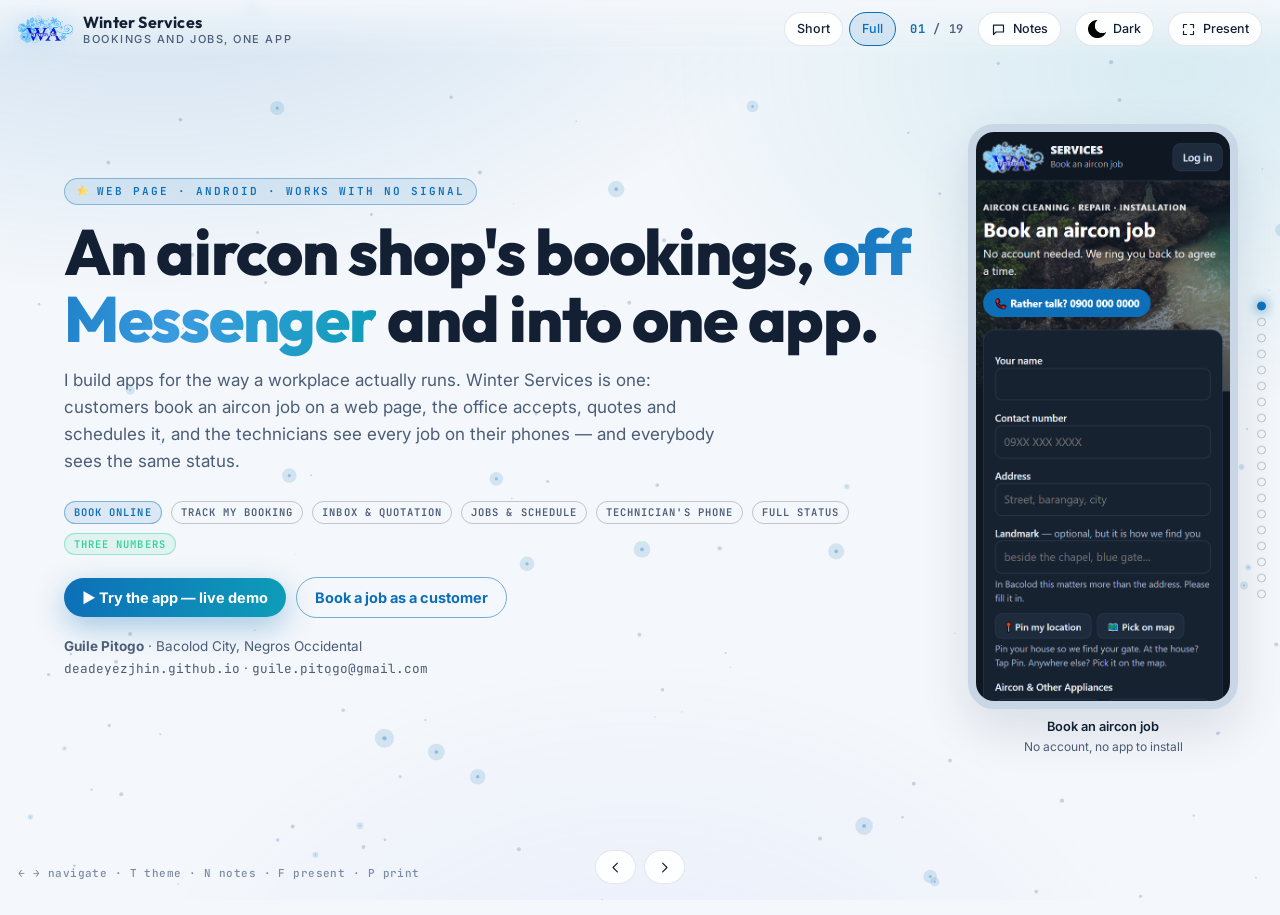
